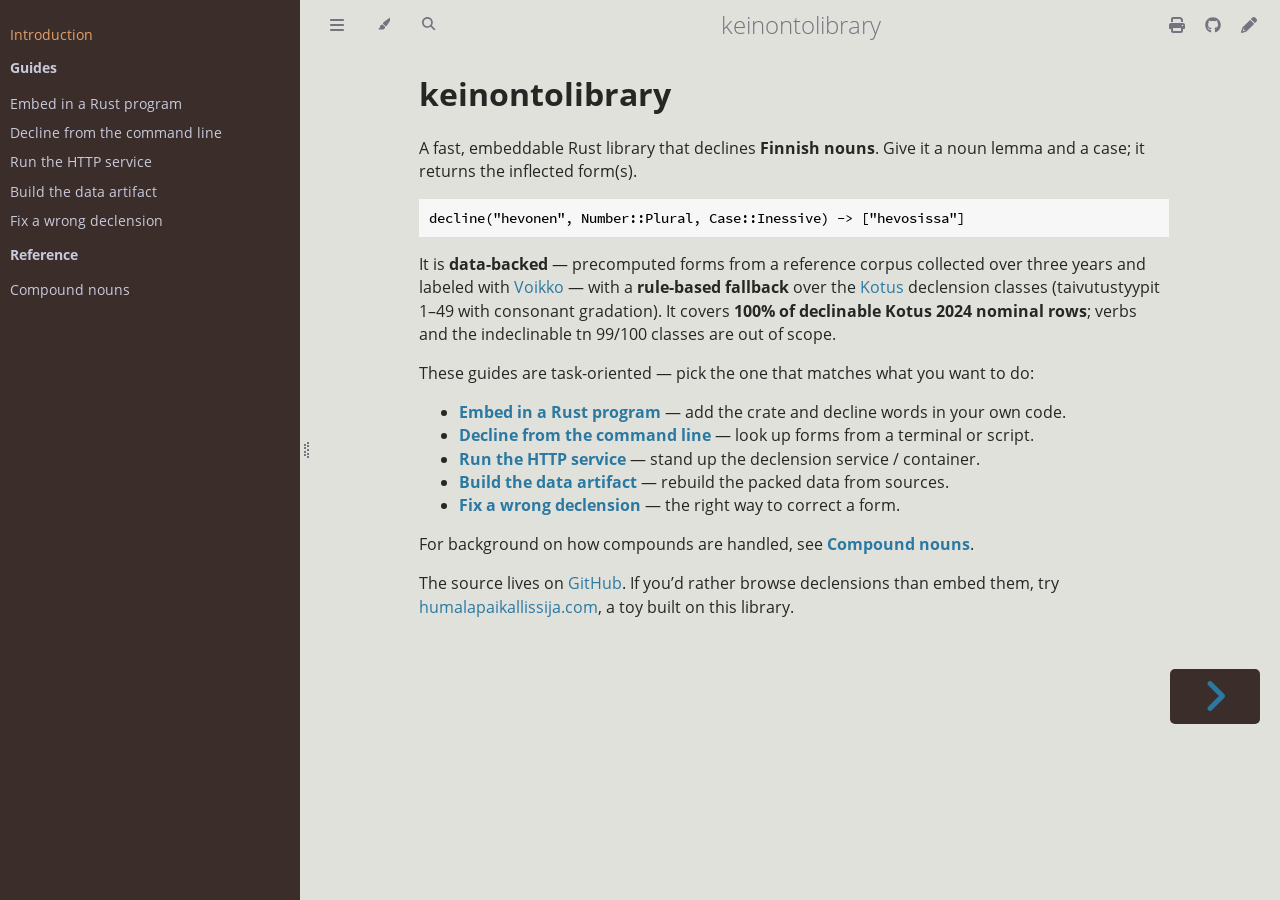
==== guide/index.html @ 64f70173 "Publish site 2026-06-30T09:38:09Z" ====
<!DOCTYPE HTML>
<html lang="en" class="rust sidebar-visible" dir="ltr">
    <head>
        <!-- Book generated using mdBook -->
        <meta charset="UTF-8">
        <title>Introduction - keinontolibrary</title>


        <!-- Custom HTML head -->

        <meta name="description" content="Guides for keinontolibrary — a Rust library that declines Finnish nouns.">
        <meta name="viewport" content="width=device-width, initial-scale=1">
        <meta name="theme-color" content="#ffffff">

        <link rel="icon" href="favicon-de23e50b.svg">
        <link rel="shortcut icon" href="favicon-8114d1fc.png">
        <link rel="stylesheet" href="css/variables-8adf115d.css">
        <link rel="stylesheet" href="css/general-0392ca55.css">
        <link rel="stylesheet" href="css/chrome-fc474251.css">
        <link rel="stylesheet" href="css/print-9e4910d8.css" media="print">

        <!-- Fonts -->
        <link rel="stylesheet" href="fonts/fonts-9644e21d.css">

        <!-- Highlight.js Stylesheets -->
        <link rel="stylesheet" id="mdbook-highlight-css" href="highlight-493f70e1.css">
        <link rel="stylesheet" id="mdbook-tomorrow-night-css" href="tomorrow-night-4c0ae647.css">
        <link rel="stylesheet" id="mdbook-ayu-highlight-css" href="ayu-highlight-3fdfc3ac.css">

        <!-- Custom theme stylesheets -->


        <!-- Provide site root and default themes to javascript -->
        <script>
            const path_to_root = "";
            const default_light_theme = "rust";
            const default_dark_theme = "ayu";
            window.path_to_searchindex_js = "searchindex-8285be42.js";
        </script>
        <!-- Start loading toc.js asap -->
        <script src="toc-1e24a099.js"></script>
    </head>
    <body>
    <div id="mdbook-help-container">
        <div id="mdbook-help-popup">
            <h2 class="mdbook-help-title">Keyboard shortcuts</h2>
            <div>
                <p>Press <kbd>←</kbd> or <kbd>→</kbd> to navigate between chapters</p>
                <p>Press <kbd>S</kbd> or <kbd>/</kbd> to search in the book</p>
                <p>Press <kbd>?</kbd> to show this help</p>
                <p>Press <kbd>Esc</kbd> to hide this help</p>
            </div>
        </div>
    </div>
    <div id="mdbook-body-container">
        <!-- Work around some values being stored in localStorage wrapped in quotes -->
        <script>
            try {
                let theme = localStorage.getItem('mdbook-theme');
                let sidebar = localStorage.getItem('mdbook-sidebar');

                if (theme.startsWith('"') && theme.endsWith('"')) {
                    localStorage.setItem('mdbook-theme', theme.slice(1, theme.length - 1));
                }

                if (sidebar.startsWith('"') && sidebar.endsWith('"')) {
                    localStorage.setItem('mdbook-sidebar', sidebar.slice(1, sidebar.length - 1));
                }
            } catch (e) { }
        </script>

        <!-- Set the theme before any content is loaded, prevents flash -->
        <script>
            const default_theme = window.matchMedia("(prefers-color-scheme: dark)").matches ? default_dark_theme : default_light_theme;
            let theme;
            try { theme = localStorage.getItem('mdbook-theme'); } catch(e) { }
            if (theme === null || theme === undefined) { theme = default_theme; }
            const html = document.documentElement;
            html.classList.remove('rust')
            html.classList.add(theme);
            html.classList.add("js");
        </script>

        <input type="checkbox" id="mdbook-sidebar-toggle-anchor" class="hidden">

        <!-- Hide / unhide sidebar before it is displayed -->
        <script>
            let sidebar = null;
            const sidebar_toggle = document.getElementById("mdbook-sidebar-toggle-anchor");
            if (document.body.clientWidth >= 1080) {
                try { sidebar = localStorage.getItem('mdbook-sidebar'); } catch(e) { }
                sidebar = sidebar || 'visible';
            } else {
                sidebar = 'hidden';
                sidebar_toggle.checked = false;
            }
            if (sidebar === 'visible') {
                sidebar_toggle.checked = true;
            } else {
                html.classList.remove('sidebar-visible');
            }
        </script>

        <nav id="mdbook-sidebar" class="sidebar" aria-label="Table of contents">
            <!-- populated by js -->
            <mdbook-sidebar-scrollbox class="sidebar-scrollbox"></mdbook-sidebar-scrollbox>
            <noscript>
                <iframe class="sidebar-iframe-outer" src="toc.html"></iframe>
            </noscript>
            <div id="mdbook-sidebar-resize-handle" class="sidebar-resize-handle">
                <div class="sidebar-resize-indicator"></div>
            </div>
        </nav>

        <div id="mdbook-page-wrapper" class="page-wrapper">

            <div class="page">
                <div id="mdbook-menu-bar-hover-placeholder"></div>
                <div id="mdbook-menu-bar" class="menu-bar sticky">
                    <div class="left-buttons">
                        <label id="mdbook-sidebar-toggle" class="icon-button" for="mdbook-sidebar-toggle-anchor" title="Toggle Table of Contents" aria-label="Toggle Table of Contents" aria-controls="mdbook-sidebar">
                            <span class=fa-svg><svg xmlns="http://www.w3.org/2000/svg" viewBox="0 0 448 512"><!--! Font Awesome Free 6.2.0 by @fontawesome - https://fontawesome.com License - https://fontawesome.com/license/free (Icons: CC BY 4.0, Fonts: SIL OFL 1.1, Code: MIT License) Copyright 2022 Fonticons, Inc. --><path d="M0 96C0 78.3 14.3 64 32 64H416c17.7 0 32 14.3 32 32s-14.3 32-32 32H32C14.3 128 0 113.7 0 96zM0 256c0-17.7 14.3-32 32-32H416c17.7 0 32 14.3 32 32s-14.3 32-32 32H32c-17.7 0-32-14.3-32-32zM448 416c0 17.7-14.3 32-32 32H32c-17.7 0-32-14.3-32-32s14.3-32 32-32H416c17.7 0 32 14.3 32 32z"/></svg></span>
                        </label>
                        <button id="mdbook-theme-toggle" class="icon-button" type="button" title="Change theme" aria-label="Change theme" aria-haspopup="true" aria-expanded="false" aria-controls="mdbook-theme-list">
                            <span class=fa-svg><svg xmlns="http://www.w3.org/2000/svg" viewBox="0 0 576 512"><!--! Font Awesome Free 6.2.0 by @fontawesome - https://fontawesome.com License - https://fontawesome.com/license/free (Icons: CC BY 4.0, Fonts: SIL OFL 1.1, Code: MIT License) Copyright 2022 Fonticons, Inc. --><path d="M371.3 367.1c27.3-3.9 51.9-19.4 67.2-42.9L600.2 74.1c12.6-19.5 9.4-45.3-7.6-61.2S549.7-4.4 531.1 9.6L294.4 187.2c-24 18-38.2 46.1-38.4 76.1L371.3 367.1zm-19.6 25.4l-116-104.4C175.9 290.3 128 339.6 128 400c0 3.9 .2 7.8 .6 11.6c1.8 17.5-10.2 36.4-27.8 36.4H96c-17.7 0-32 14.3-32 32s14.3 32 32 32H240c61.9 0 112-50.1 112-112c0-2.5-.1-5-.2-7.5z"/></svg></span>
                        </button>
                        <ul id="mdbook-theme-list" class="theme-popup" aria-label="Themes" role="menu">
                            <li role="none"><button role="menuitem" class="theme" id="mdbook-theme-default_theme">Auto</button></li>
                            <li role="none"><button role="menuitem" class="theme" id="mdbook-theme-light">Light</button></li>
                            <li role="none"><button role="menuitem" class="theme" id="mdbook-theme-rust">Rust</button></li>
                            <li role="none"><button role="menuitem" class="theme" id="mdbook-theme-coal">Coal</button></li>
                            <li role="none"><button role="menuitem" class="theme" id="mdbook-theme-navy">Navy</button></li>
                            <li role="none"><button role="menuitem" class="theme" id="mdbook-theme-ayu">Ayu</button></li>
                        </ul>
                        <button id="mdbook-search-toggle" class="icon-button" type="button" title="Search (`/`)" aria-label="Toggle Searchbar" aria-expanded="false" aria-keyshortcuts="/ s" aria-controls="mdbook-searchbar">
                            <span class=fa-svg><svg xmlns="http://www.w3.org/2000/svg" viewBox="0 0 512 512"><!--! Font Awesome Free 6.2.0 by @fontawesome - https://fontawesome.com License - https://fontawesome.com/license/free (Icons: CC BY 4.0, Fonts: SIL OFL 1.1, Code: MIT License) Copyright 2022 Fonticons, Inc. --><path d="M416 208c0 45.9-14.9 88.3-40 122.7L502.6 457.4c12.5 12.5 12.5 32.8 0 45.3s-32.8 12.5-45.3 0L330.7 376c-34.4 25.2-76.8 40-122.7 40C93.1 416 0 322.9 0 208S93.1 0 208 0S416 93.1 416 208zM208 352c79.5 0 144-64.5 144-144s-64.5-144-144-144S64 128.5 64 208s64.5 144 144 144z"/></svg></span>
                        </button>
                    </div>

                    <h1 class="menu-title">keinontolibrary</h1>

                    <div class="right-buttons">
                        <a href="print.html" title="Print this book" aria-label="Print this book">
                            <span class=fa-svg id="print-button"><svg xmlns="http://www.w3.org/2000/svg" viewBox="0 0 512 512"><!--! Font Awesome Free 6.2.0 by @fontawesome - https://fontawesome.com License - https://fontawesome.com/license/free (Icons: CC BY 4.0, Fonts: SIL OFL 1.1, Code: MIT License) Copyright 2022 Fonticons, Inc. --><path d="M128 0C92.7 0 64 28.7 64 64v96h64V64H354.7L384 93.3V160h64V93.3c0-17-6.7-33.3-18.7-45.3L400 18.7C388 6.7 371.7 0 354.7 0H128zM384 352v32 64H128V384 368 352H384zm64 32h32c17.7 0 32-14.3 32-32V256c0-35.3-28.7-64-64-64H64c-35.3 0-64 28.7-64 64v96c0 17.7 14.3 32 32 32H64v64c0 35.3 28.7 64 64 64H384c35.3 0 64-28.7 64-64V384zm-16-88c-13.3 0-24-10.7-24-24s10.7-24 24-24s24 10.7 24 24s-10.7 24-24 24z"/></svg></span>
                        </a>
                        <a href="https://github.com/timokoola/keinontolibrary" title="Git repository" aria-label="Git repository">
                            <span class=fa-svg><svg xmlns="http://www.w3.org/2000/svg" viewBox="0 0 496 512"><!--! Font Awesome Free 6.2.0 by @fontawesome - https://fontawesome.com License - https://fontawesome.com/license/free (Icons: CC BY 4.0, Fonts: SIL OFL 1.1, Code: MIT License) Copyright 2022 Fonticons, Inc. --><path d="M165.9 397.4c0 2-2.3 3.6-5.2 3.6-3.3.3-5.6-1.3-5.6-3.6 0-2 2.3-3.6 5.2-3.6 3-.3 5.6 1.3 5.6 3.6zm-31.1-4.5c-.7 2 1.3 4.3 4.3 4.9 2.6 1 5.6 0 6.2-2s-1.3-4.3-4.3-5.2c-2.6-.7-5.5.3-6.2 2.3zm44.2-1.7c-2.9.7-4.9 2.6-4.6 4.9.3 2 2.9 3.3 5.9 2.6 2.9-.7 4.9-2.6 4.6-4.6-.3-1.9-3-3.2-5.9-2.9zM244.8 8C106.1 8 0 113.3 0 252c0 110.9 69.8 205.8 169.5 239.2 12.8 2.3 17.3-5.6 17.3-12.1 0-6.2-.3-40.4-.3-61.4 0 0-70 15-84.7-29.8 0 0-11.4-29.1-27.8-36.6 0 0-22.9-15.7 1.6-15.4 0 0 24.9 2 38.6 25.8 21.9 38.6 58.6 27.5 72.9 20.9 2.3-16 8.8-27.1 16-33.7-55.9-6.2-112.3-14.3-112.3-110.5 0-27.5 7.6-41.3 23.6-58.9-2.6-6.5-11.1-33.3 2.6-67.9 20.9-6.5 69 27 69 27 20-5.6 41.5-8.5 62.8-8.5s42.8 2.9 62.8 8.5c0 0 48.1-33.6 69-27 13.7 34.7 5.2 61.4 2.6 67.9 16 17.7 25.8 31.5 25.8 58.9 0 96.5-58.9 104.2-114.8 110.5 9.2 7.9 17 22.9 17 46.4 0 33.7-.3 75.4-.3 83.6 0 6.5 4.6 14.4 17.3 12.1C428.2 457.8 496 362.9 496 252 496 113.3 383.5 8 244.8 8zM97.2 352.9c-1.3 1-1 3.3.7 5.2 1.6 1.6 3.9 2.3 5.2 1 1.3-1 1-3.3-.7-5.2-1.6-1.6-3.9-2.3-5.2-1zm-10.8-8.1c-.7 1.3.3 2.9 2.3 3.9 1.6 1 3.6.7 4.3-.7.7-1.3-.3-2.9-2.3-3.9-2-.6-3.6-.3-4.3.7zm32.4 35.6c-1.6 1.3-1 4.3 1.3 6.2 2.3 2.3 5.2 2.6 6.5 1 1.3-1.3.7-4.3-1.3-6.2-2.2-2.3-5.2-2.6-6.5-1zm-11.4-14.7c-1.6 1-1.6 3.6 0 5.9 1.6 2.3 4.3 3.3 5.6 2.3 1.6-1.3 1.6-3.9 0-6.2-1.4-2.3-4-3.3-5.6-2z"/></svg></span>
                        </a>
                        <a href="https://github.com/timokoola/keinontolibrary/edit/main/docs/./intro.md" title="Suggest an edit" aria-label="Suggest an edit" rel="edit">
                            <span class=fa-svg id="git-edit-button"><svg xmlns="http://www.w3.org/2000/svg" viewBox="0 0 512 512"><!--! Font Awesome Free 6.2.0 by @fontawesome - https://fontawesome.com License - https://fontawesome.com/license/free (Icons: CC BY 4.0, Fonts: SIL OFL 1.1, Code: MIT License) Copyright 2022 Fonticons, Inc. --><path d="M421.7 220.3l-11.3 11.3-22.6 22.6-205 205c-6.6 6.6-14.8 11.5-23.8 14.1L30.8 511c-8.4 2.5-17.5 .2-23.7-6.1S-1.5 489.7 1 481.2L38.7 353.1c2.6-9 7.5-17.2 14.1-23.8l205-205 22.6-22.6 11.3-11.3 33.9 33.9 62.1 62.1 33.9 33.9zM96 353.9l-9.3 9.3c-.9 .9-1.6 2.1-2 3.4l-25.3 86 86-25.3c1.3-.4 2.5-1.1 3.4-2l9.3-9.3H112c-8.8 0-16-7.2-16-16V353.9zM453.3 19.3l39.4 39.4c25 25 25 65.5 0 90.5l-14.5 14.5-22.6 22.6-11.3 11.3-33.9-33.9-62.1-62.1L314.3 67.7l11.3-11.3 22.6-22.6 14.5-14.5c25-25 65.5-25 90.5 0z"/></svg></span>
                        </a>

                    </div>
                </div>

                <div id="mdbook-search-wrapper" class="hidden">
                    <form id="mdbook-searchbar-outer" class="searchbar-outer">
                        <div class="search-wrapper">
                            <input type="search" id="mdbook-searchbar" name="searchbar" placeholder="Search this book ..." aria-controls="mdbook-searchresults-outer" aria-describedby="searchresults-header">
                            <div class="spinner-wrapper">
                                <span class=fa-svg id="fa-spin"><svg xmlns="http://www.w3.org/2000/svg" viewBox="0 0 512 512"><!--! Font Awesome Free 6.2.0 by @fontawesome - https://fontawesome.com License - https://fontawesome.com/license/free (Icons: CC BY 4.0, Fonts: SIL OFL 1.1, Code: MIT License) Copyright 2022 Fonticons, Inc. --><path d="M304 48c0-26.5-21.5-48-48-48s-48 21.5-48 48s21.5 48 48 48s48-21.5 48-48zm0 416c0-26.5-21.5-48-48-48s-48 21.5-48 48s21.5 48 48 48s48-21.5 48-48zM48 304c26.5 0 48-21.5 48-48s-21.5-48-48-48s-48 21.5-48 48s21.5 48 48 48zm464-48c0-26.5-21.5-48-48-48s-48 21.5-48 48s21.5 48 48 48s48-21.5 48-48zM142.9 437c18.7-18.7 18.7-49.1 0-67.9s-49.1-18.7-67.9 0s-18.7 49.1 0 67.9s49.1 18.7 67.9 0zm0-294.2c18.7-18.7 18.7-49.1 0-67.9S93.7 56.2 75 75s-18.7 49.1 0 67.9s49.1 18.7 67.9 0zM369.1 437c18.7 18.7 49.1 18.7 67.9 0s18.7-49.1 0-67.9s-49.1-18.7-67.9 0s-18.7 49.1 0 67.9z"/></svg></span>
                            </div>
                        </div>
                    </form>
                    <div id="mdbook-searchresults-outer" class="searchresults-outer hidden">
                        <div id="mdbook-searchresults-header" class="searchresults-header"></div>
                        <ul id="mdbook-searchresults">
                        </ul>
                    </div>
                </div>

                <!-- Apply ARIA attributes after the sidebar and the sidebar toggle button are added to the DOM -->
                <script>
                    document.getElementById('mdbook-sidebar-toggle').setAttribute('aria-expanded', sidebar === 'visible');
                    document.getElementById('mdbook-sidebar').setAttribute('aria-hidden', sidebar !== 'visible');
                    Array.from(document.querySelectorAll('#mdbook-sidebar a')).forEach(function(link) {
                        link.setAttribute('tabIndex', sidebar === 'visible' ? 0 : -1);
                    });
                </script>

                <div id="mdbook-content" class="content">
                    <main>
                        <h1 id="keinontolibrary"><a class="header" href="#keinontolibrary">keinontolibrary</a></h1>
<p>A fast, embeddable Rust library that declines <strong>Finnish nouns</strong>. Give it a noun lemma and a
case; it returns the inflected form(s).</p>
<pre><code class="language-text">decline("hevonen", Number::Plural, Case::Inessive) -&gt; ["hevosissa"]
</code></pre>
<p>It is <strong>data-backed</strong> — precomputed forms from a reference corpus collected over three years
and labeled with <a href="https://voikko.puimula.org/">Voikko</a> — with a <strong>rule-based fallback</strong> over
the <a href="https://kaino.kotus.fi/sanat/nykysuomi/">Kotus</a> declension classes (taivutustyypit 1–49
with consonant gradation). It covers <strong>100% of declinable Kotus 2024 nominal rows</strong>; verbs and
the indeclinable tn 99/100 classes are out of scope.</p>
<p>These guides are task-oriented — pick the one that matches what you want to do:</p>
<ul>
<li><strong><a href="guides/embed-rust.html">Embed in a Rust program</a></strong> — add the crate and decline words in
your own code.</li>
<li><strong><a href="guides/cli.html">Decline from the command line</a></strong> — look up forms from a terminal or script.</li>
<li><strong><a href="guides/http-service.html">Run the HTTP service</a></strong> — stand up the declension service /
container.</li>
<li><strong><a href="guides/build-artifact.html">Build the data artifact</a></strong> — rebuild the packed data from
sources.</li>
<li><strong><a href="guides/contributing.html">Fix a wrong declension</a></strong> — the right way to correct a form.</li>
</ul>
<p>For background on how compounds are handled, see
<strong><a href="compound-nouns.html">Compound nouns</a></strong>.</p>
<p>The source lives on <a href="https://github.com/timokoola/keinontolibrary">GitHub</a>. If you’d rather
browse declensions than embed them, try <a href="https://humalapaikallissija.com">humalapaikallissija.com</a>,
a toy built on this library.</p>

                    </main>

                    <nav class="nav-wrapper" aria-label="Page navigation">
                        <!-- Mobile navigation buttons -->

                            <a rel="next prefetch" href="guides/embed-rust.html" class="mobile-nav-chapters next" title="Next chapter" aria-label="Next chapter" aria-keyshortcuts="Right">
                                <span class=fa-svg><svg xmlns="http://www.w3.org/2000/svg" viewBox="0 0 320 512"><!--! Font Awesome Free 6.2.0 by @fontawesome - https://fontawesome.com License - https://fontawesome.com/license/free (Icons: CC BY 4.0, Fonts: SIL OFL 1.1, Code: MIT License) Copyright 2022 Fonticons, Inc. --><path d="M278.6 233.4c12.5 12.5 12.5 32.8 0 45.3l-160 160c-12.5 12.5-32.8 12.5-45.3 0s-12.5-32.8 0-45.3L210.7 256 73.4 118.6c-12.5-12.5-12.5-32.8 0-45.3s32.8-12.5 45.3 0l160 160z"/></svg></span>
                            </a>

                        <div style="clear: both"></div>
                    </nav>
                </div>
            </div>

            <nav class="nav-wide-wrapper" aria-label="Page navigation">

                    <a rel="next prefetch" href="guides/embed-rust.html" class="nav-chapters next" title="Next chapter" aria-label="Next chapter" aria-keyshortcuts="Right">
                        <span class=fa-svg><svg xmlns="http://www.w3.org/2000/svg" viewBox="0 0 320 512"><!--! Font Awesome Free 6.2.0 by @fontawesome - https://fontawesome.com License - https://fontawesome.com/license/free (Icons: CC BY 4.0, Fonts: SIL OFL 1.1, Code: MIT License) Copyright 2022 Fonticons, Inc. --><path d="M278.6 233.4c12.5 12.5 12.5 32.8 0 45.3l-160 160c-12.5 12.5-32.8 12.5-45.3 0s-12.5-32.8 0-45.3L210.7 256 73.4 118.6c-12.5-12.5-12.5-32.8 0-45.3s32.8-12.5 45.3 0l160 160z"/></svg></span>
                    </a>
            </nav>

        </div>

        <template id=fa-eye><span class=fa-svg><svg xmlns="http://www.w3.org/2000/svg" viewBox="0 0 576 512"><!--! Font Awesome Free 6.2.0 by @fontawesome - https://fontawesome.com License - https://fontawesome.com/license/free (Icons: CC BY 4.0, Fonts: SIL OFL 1.1, Code: MIT License) Copyright 2022 Fonticons, Inc. --><path d="M288 32c-80.8 0-145.5 36.8-192.6 80.6C48.6 156 17.3 208 2.5 243.7c-3.3 7.9-3.3 16.7 0 24.6C17.3 304 48.6 356 95.4 399.4C142.5 443.2 207.2 480 288 480s145.5-36.8 192.6-80.6c46.8-43.5 78.1-95.4 93-131.1c3.3-7.9 3.3-16.7 0-24.6c-14.9-35.7-46.2-87.7-93-131.1C433.5 68.8 368.8 32 288 32zM432 256c0 79.5-64.5 144-144 144s-144-64.5-144-144s64.5-144 144-144s144 64.5 144 144zM288 192c0 35.3-28.7 64-64 64c-11.5 0-22.3-3-31.6-8.4c-.2 2.8-.4 5.5-.4 8.4c0 53 43 96 96 96s96-43 96-96s-43-96-96-96c-2.8 0-5.6 .1-8.4 .4c5.3 9.3 8.4 20.1 8.4 31.6z"/></svg></span></template>
        <template id=fa-eye-slash><span class=fa-svg><svg xmlns="http://www.w3.org/2000/svg" viewBox="0 0 640 512"><!--! Font Awesome Free 6.2.0 by @fontawesome - https://fontawesome.com License - https://fontawesome.com/license/free (Icons: CC BY 4.0, Fonts: SIL OFL 1.1, Code: MIT License) Copyright 2022 Fonticons, Inc. --><path d="M38.8 5.1C28.4-3.1 13.3-1.2 5.1 9.2S-1.2 34.7 9.2 42.9l592 464c10.4 8.2 25.5 6.3 33.7-4.1s6.3-25.5-4.1-33.7L525.6 386.7c39.6-40.6 66.4-86.1 79.9-118.4c3.3-7.9 3.3-16.7 0-24.6c-14.9-35.7-46.2-87.7-93-131.1C465.5 68.8 400.8 32 320 32c-68.2 0-125 26.3-169.3 60.8L38.8 5.1zM223.1 149.5C248.6 126.2 282.7 112 320 112c79.5 0 144 64.5 144 144c0 24.9-6.3 48.3-17.4 68.7L408 294.5c5.2-11.8 8-24.8 8-38.5c0-53-43-96-96-96c-2.8 0-5.6 .1-8.4 .4c5.3 9.3 8.4 20.1 8.4 31.6c0 10.2-2.4 19.8-6.6 28.3l-90.3-70.8zm223.1 298L373 389.9c-16.4 6.5-34.3 10.1-53 10.1c-79.5 0-144-64.5-144-144c0-6.9 .5-13.6 1.4-20.2L83.1 161.5C60.3 191.2 44 220.8 34.5 243.7c-3.3 7.9-3.3 16.7 0 24.6c14.9 35.7 46.2 87.7 93 131.1C174.5 443.2 239.2 480 320 480c47.8 0 89.9-12.9 126.2-32.5z"/></svg></span></template>
        <template id=fa-copy><span class=fa-svg><svg xmlns="http://www.w3.org/2000/svg" viewBox="0 0 512 512"><!--! Font Awesome Free 6.2.0 by @fontawesome - https://fontawesome.com License - https://fontawesome.com/license/free (Icons: CC BY 4.0, Fonts: SIL OFL 1.1, Code: MIT License) Copyright 2022 Fonticons, Inc. --><path d="M502.6 70.63l-61.25-61.25C435.4 3.371 427.2 0 418.7 0H255.1c-35.35 0-64 28.66-64 64l.0195 256C192 355.4 220.7 384 256 384h192c35.2 0 64-28.8 64-64V93.25C512 84.77 508.6 76.63 502.6 70.63zM464 320c0 8.836-7.164 16-16 16H255.1c-8.838 0-16-7.164-16-16L239.1 64.13c0-8.836 7.164-16 16-16h128L384 96c0 17.67 14.33 32 32 32h47.1V320zM272 448c0 8.836-7.164 16-16 16H63.1c-8.838 0-16-7.164-16-16L47.98 192.1c0-8.836 7.164-16 16-16H160V128H63.99c-35.35 0-64 28.65-64 64l.0098 256C.002 483.3 28.66 512 64 512h192c35.2 0 64-28.8 64-64v-32h-47.1L272 448z"/></svg></span></template>
        <template id=fa-play><span class=fa-svg><svg xmlns="http://www.w3.org/2000/svg" viewBox="0 0 384 512"><!--! Font Awesome Free 6.2.0 by @fontawesome - https://fontawesome.com License - https://fontawesome.com/license/free (Icons: CC BY 4.0, Fonts: SIL OFL 1.1, Code: MIT License) Copyright 2022 Fonticons, Inc. --><path d="M73 39c-14.8-9.1-33.4-9.4-48.5-.9S0 62.6 0 80V432c0 17.4 9.4 33.4 24.5 41.9s33.7 8.1 48.5-.9L361 297c14.3-8.7 23-24.2 23-41s-8.7-32.2-23-41L73 39z"/></svg></span></template>
        <template id=fa-clock-rotate-left><span class=fa-svg><svg xmlns="http://www.w3.org/2000/svg" viewBox="0 0 512 512"><!--! Font Awesome Free 6.2.0 by @fontawesome - https://fontawesome.com License - https://fontawesome.com/license/free (Icons: CC BY 4.0, Fonts: SIL OFL 1.1, Code: MIT License) Copyright 2022 Fonticons, Inc. --><path d="M75 75L41 41C25.9 25.9 0 36.6 0 57.9V168c0 13.3 10.7 24 24 24H134.1c21.4 0 32.1-25.9 17-41l-30.8-30.8C155 85.5 203 64 256 64c106 0 192 86 192 192s-86 192-192 192c-40.8 0-78.6-12.7-109.7-34.4c-14.5-10.1-34.4-6.6-44.6 7.9s-6.6 34.4 7.9 44.6C151.2 495 201.7 512 256 512c141.4 0 256-114.6 256-256S397.4 0 256 0C185.3 0 121.3 28.7 75 75zm181 53c-13.3 0-24 10.7-24 24V256c0 6.4 2.5 12.5 7 17l72 72c9.4 9.4 24.6 9.4 33.9 0s9.4-24.6 0-33.9l-65-65V152c0-13.3-10.7-24-24-24z"/></svg></span></template>



        <script>
            window.playground_copyable = true;
        </script>


        <script src="elasticlunr-ef4e11c1.min.js"></script>
        <script src="mark-09e88c2c.min.js"></script>
        <script src="searcher-09f2665d.js"></script>

        <script src="clipboard-1626706a.min.js"></script>
        <script src="highlight-abc7f01d.js"></script>
        <script src="book-c22b7243.js"></script>

        <!-- Custom JS scripts -->



    </div>
    </body>
</html>
---- guide/css/variables-8adf115d.css ----
/* Globals */

:root {
    --sidebar-target-width: 300px;
    --sidebar-width: min(var(--sidebar-target-width), 80vw);
    --sidebar-resize-indicator-width: 8px;
    --sidebar-resize-indicator-space: 2px;
    --page-padding: 15px;
    --content-max-width: 750px;
    --menu-bar-height: 50px;
    --mono-font: "Source Code Pro", Consolas, "Ubuntu Mono", Menlo, "DejaVu Sans Mono", monospace, monospace;
    --code-font-size: 0.875em; /* please adjust the ace font size accordingly in editor.js */
    --searchbar-margin-block-start: 5px;
}

/* Themes */

.ayu {
    --bg: hsl(210, 25%, 8%);
    --fg: #c5c5c5;

    --sidebar-bg: #14191f;
    --sidebar-fg: #c8c9db;
    --sidebar-non-existant: #5c6773;
    --sidebar-active: #ffb454;
    --sidebar-spacer: #2d334f;

    --scrollbar: var(--sidebar-fg);

    --icons: #737480;
    --icons-hover: #b7b9cc;

    --links: #0096cf;

    --inline-code-color: #ffb454;

    --theme-popup-bg: #14191f;
    --theme-popup-border: #5c6773;
    --theme-hover: #191f26;

    --quote-bg: hsl(226, 15%, 17%);
    --quote-border: hsl(226, 15%, 22%);

    --warning-border: #ff8e00;

    --table-border-color: hsl(210, 25%, 13%);
    --table-header-bg: hsl(210, 25%, 28%);
    --table-alternate-bg: hsl(210, 25%, 11%);

    --searchbar-border-color: #848484;
    --searchbar-bg: #424242;
    --searchbar-fg: #fff;
    --searchbar-shadow-color: #d4c89f;
    --searchresults-header-fg: #666;
    --searchresults-border-color: #888;
    --searchresults-li-bg: #252932;
    --search-mark-bg: #e3b171;

    --color-scheme: dark;

    /* Same as `--icons` */
    --copy-button-filter: invert(45%) sepia(6%) saturate(621%) hue-rotate(198deg) brightness(99%) contrast(85%);
    /* Same as `--sidebar-active` */
    --copy-button-filter-hover: invert(68%) sepia(55%) saturate(531%) hue-rotate(341deg) brightness(104%) contrast(101%);

    --footnote-highlight: #2668a6;

    --overlay-bg: rgba(33, 40, 48, 0.4);

    --blockquote-note-color: #74b9ff;
    --blockquote-tip-color: #09ca09;
    --blockquote-important-color: #d3abff;
    --blockquote-warning-color: #f0b72f;
    --blockquote-caution-color: #f21424;

    --sidebar-header-border-color: #c18639;
}

.coal {
    --bg: hsl(200, 7%, 8%);
    --fg: #98a3ad;

    --sidebar-bg: #292c2f;
    --sidebar-fg: #a1adb8;
    --sidebar-non-existant: #505254;
    --sidebar-active: #3473ad;
    --sidebar-spacer: #393939;

    --scrollbar: var(--sidebar-fg);

    --icons: #43484d;
    --icons-hover: #b3c0cc;

    --links: #2b79a2;

    --inline-code-color: #c5c8c6;

    --theme-popup-bg: #141617;
    --theme-popup-border: #43484d;
    --theme-hover: #1f2124;

    --quote-bg: hsl(234, 21%, 18%);
    --quote-border: hsl(234, 21%, 23%);

    --warning-border: #ff8e00;

    --table-border-color: hsl(200, 7%, 13%);
    --table-header-bg: hsl(200, 7%, 28%);
    --table-alternate-bg: hsl(200, 7%, 11%);

    --searchbar-border-color: #aaa;
    --searchbar-bg: #b7b7b7;
    --searchbar-fg: #000;
    --searchbar-shadow-color: #aaa;
    --searchresults-header-fg: #666;
    --searchresults-border-color: #98a3ad;
    --searchresults-li-bg: #2b2b2f;
    --search-mark-bg: #355c7d;

    --color-scheme: dark;

    /* Same as `--icons` */
    --copy-button-filter: invert(26%) sepia(8%) saturate(575%) hue-rotate(169deg) brightness(87%) contrast(82%);
    /* Same as `--sidebar-active` */
    --copy-button-filter-hover: invert(36%) sepia(70%) saturate(503%) hue-rotate(167deg) brightness(98%) contrast(89%);

    --footnote-highlight: #4079ae;

    --overlay-bg: rgba(33, 40, 48, 0.4);

    --blockquote-note-color: #4493f8;
    --blockquote-tip-color: #08ae08;
    --blockquote-important-color: #ab7df8;
    --blockquote-warning-color: #d29922;
    --blockquote-caution-color: #d91b29;

    --sidebar-header-border-color: #3473ad;
}

.light, html:not(.js) {
    --bg: hsl(0, 0%, 100%);
    --fg: hsl(0, 0%, 0%);

    --sidebar-bg: #fafafa;
    --sidebar-fg: hsl(0, 0%, 0%);
    --sidebar-non-existant: #aaaaaa;
    --sidebar-active: #1f1fff;
    --sidebar-spacer: #f4f4f4;

    --scrollbar: #8F8F8F;

    --icons: #747474;
    --icons-hover: #000000;

    --links: #20609f;

    --inline-code-color: #301900;

    --theme-popup-bg: #fafafa;
    --theme-popup-border: #cccccc;
    --theme-hover: #e6e6e6;

    --quote-bg: hsl(197, 37%, 96%);
    --quote-border: hsl(197, 37%, 91%);

    --warning-border: #ff8e00;

    --table-border-color: hsl(0, 0%, 95%);
    --table-header-bg: hsl(0, 0%, 80%);
    --table-alternate-bg: hsl(0, 0%, 97%);

    --searchbar-border-color: #aaa;
    --searchbar-bg: #fafafa;
    --searchbar-fg: #000;
    --searchbar-shadow-color: #aaa;
    --searchresults-header-fg: #666;
    --searchresults-border-color: #888;
    --searchresults-li-bg: #e4f2fe;
    --search-mark-bg: #a2cff5;

    --color-scheme: light;

    /* Same as `--icons` */
    --copy-button-filter: invert(45.49%);
    /* Same as `--sidebar-active` */
    --copy-button-filter-hover: invert(14%) sepia(93%) saturate(4250%) hue-rotate(243deg) brightness(99%) contrast(130%);

    --footnote-highlight: #7e7eff;

    --overlay-bg: rgba(200, 200, 205, 0.4);

    --blockquote-note-color: #0969da;
    --blockquote-tip-color: #008000;
    --blockquote-important-color: #8250df;
    --blockquote-warning-color: #9a6700;
    --blockquote-caution-color: #b52731;

    --sidebar-header-border-color: #6e6edb;
}

.navy {
    --bg: hsl(226, 23%, 11%);
    --fg: #bcbdd0;

    --sidebar-bg: #282d3f;
    --sidebar-fg: #c8c9db;
    --sidebar-non-existant: #505274;
    --sidebar-active: #2b79a2;
    --sidebar-spacer: #2d334f;

    --scrollbar: var(--sidebar-fg);

    --icons: #737480;
    --icons-hover: #b7b9cc;

    --links: #2b79a2;

    --inline-code-color: #c5c8c6;

    --theme-popup-bg: #161923;
    --theme-popup-border: #737480;
    --theme-hover: #282e40;

    --quote-bg: hsl(226, 15%, 17%);
    --quote-border: hsl(226, 15%, 22%);

    --warning-border: #ff8e00;

    --table-border-color: hsl(226, 23%, 16%);
    --table-header-bg: hsl(226, 23%, 31%);
    --table-alternate-bg: hsl(226, 23%, 14%);

    --searchbar-border-color: #aaa;
    --searchbar-bg: #aeaec6;
    --searchbar-fg: #000;
    --searchbar-shadow-color: #aaa;
    --searchresults-header-fg: #5f5f71;
    --searchresults-border-color: #5c5c68;
    --searchresults-li-bg: #242430;
    --search-mark-bg: #a2cff5;

    --color-scheme: dark;

    /* Same as `--icons` */
    --copy-button-filter: invert(51%) sepia(10%) saturate(393%) hue-rotate(198deg) brightness(86%) contrast(87%);
    /* Same as `--sidebar-active` */
    --copy-button-filter-hover: invert(46%) sepia(20%) saturate(1537%) hue-rotate(156deg) brightness(85%) contrast(90%);

    --footnote-highlight: #4079ae;

    --overlay-bg: rgba(33, 40, 48, 0.4);

    --blockquote-note-color: #4493f8;
    --blockquote-tip-color: #09ca09;
    --blockquote-important-color: #ab7df8;
    --blockquote-warning-color: #d29922;
    --blockquote-caution-color: #f21424;

    --sidebar-header-border-color: #2f6ab5;
}

.rust {
    --bg: hsl(60, 9%, 87%);
    --fg: #262625;

    --sidebar-bg: #3b2e2a;
    --sidebar-fg: #c8c9db;
    --sidebar-non-existant: #505254;
    --sidebar-active: #e69f67;
    --sidebar-spacer: #45373a;

    --scrollbar: var(--sidebar-fg);

    --icons: #737480;
    --icons-hover: #262625;

    --links: #2b79a2;

    --inline-code-color: #6e6b5e;

    --theme-popup-bg: #e1e1db;
    --theme-popup-border: #b38f6b;
    --theme-hover: #99908a;

    --quote-bg: hsl(60, 5%, 75%);
    --quote-border: hsl(60, 5%, 70%);

    --warning-border: #ff8e00;

    --table-border-color: hsl(60, 9%, 82%);
    --table-header-bg: #b3a497;
    --table-alternate-bg: hsl(60, 9%, 84%);

    --searchbar-border-color: #aaa;
    --searchbar-bg: #fafafa;
    --searchbar-fg: #000;
    --searchbar-shadow-color: #aaa;
    --searchresults-header-fg: #666;
    --searchresults-border-color: #888;
    --searchresults-li-bg: #dec2a2;
    --search-mark-bg: #e69f67;

    /* Same as `--icons` */
    --copy-button-filter: invert(51%) sepia(10%) saturate(393%) hue-rotate(198deg) brightness(86%) contrast(87%);
    /* Same as `--sidebar-active` */
    --copy-button-filter-hover: invert(77%) sepia(16%) saturate(1798%) hue-rotate(328deg) brightness(98%) contrast(83%);

    --footnote-highlight: #d3a17a;

    --overlay-bg: rgba(150, 150, 150, 0.25);

    --blockquote-note-color: #023b95;
    --blockquote-tip-color: #007700;
    --blockquote-important-color: #8250df;
    --blockquote-warning-color: #603700;
    --blockquote-caution-color: #aa1721;

    --sidebar-header-border-color: #8c391f;
}

@media (prefers-color-scheme: dark) {
    html:not(.js) {
        --bg: hsl(200, 7%, 8%);
        --fg: #98a3ad;

        --sidebar-bg: #292c2f;
        --sidebar-fg: #a1adb8;
        --sidebar-non-existant: #505254;
        --sidebar-active: #3473ad;
        --sidebar-spacer: #393939;

        --scrollbar: var(--sidebar-fg);

        --icons: #43484d;
        --icons-hover: #b3c0cc;

        --links: #2b79a2;

        --inline-code-color: #c5c8c6;

        --theme-popup-bg: #141617;
        --theme-popup-border: #43484d;
        --theme-hover: #1f2124;

        --quote-bg: hsl(234, 21%, 18%);
        --quote-border: hsl(234, 21%, 23%);

        --warning-border: #ff8e00;

        --table-border-color: hsl(200, 7%, 13%);
        --table-header-bg: hsl(200, 7%, 28%);
        --table-alternate-bg: hsl(200, 7%, 11%);

        --searchbar-border-color: #aaa;
        --searchbar-bg: #b7b7b7;
        --searchbar-fg: #000;
        --searchbar-shadow-color: #aaa;
        --searchresults-header-fg: #666;
        --searchresults-border-color: #98a3ad;
        --searchresults-li-bg: #2b2b2f;
        --search-mark-bg: #355c7d;

        --color-scheme: dark;

        /* Same as `--icons` */
        --copy-button-filter: invert(26%) sepia(8%) saturate(575%) hue-rotate(169deg) brightness(87%) contrast(82%);
        /* Same as `--sidebar-active` */
        --copy-button-filter-hover: invert(36%) sepia(70%) saturate(503%) hue-rotate(167deg) brightness(98%) contrast(89%);

        --footnote-highlight: #4079ae;

        --overlay-bg: rgba(33, 40, 48, 0.4);

        --blockquote-note-color: #4493f8;
        --blockquote-tip-color: #08ae08;
        --blockquote-important-color: #ab7df8;
        --blockquote-warning-color: #d29922;
        --blockquote-caution-color: #d91b29;

        --sidebar-header-border-color: #3473ad;
    }
}
---- guide/css/general-0392ca55.css ----
/* Base styles and content styles */

:root {
    /* Browser default font-size is 16px, this way 1 rem = 10px */
    font-size: 62.5%;
    color-scheme: var(--color-scheme);
}

html {
    font-family: "Open Sans", sans-serif;
    color: var(--fg);
    background-color: var(--bg);
    text-size-adjust: none;
    -webkit-text-size-adjust: none;
}

body {
    margin: 0;
    font-size: 1.6rem;
    overflow-x: hidden;
}

code {
    font-family: var(--mono-font) !important;
    font-size: var(--code-font-size);
    direction: ltr !important;
}

/* make long words/inline code not x overflow */
main {
    overflow-wrap: break-word;
}

/* make wide tables scroll if they overflow */
.table-wrapper {
    overflow-x: auto;
}

/* Don't change font size in headers. */
h1 code, h2 code, h3 code, h4 code, h5 code, h6 code {
    font-size: unset;
}

.left { float: left; }
.right { float: right; }
.boring { opacity: 0.6; }
.hide-boring .boring { display: none; }
.hidden { display: none !important; }

h2, h3 { margin-block-start: 2.5em; }
h4, h5 { margin-block-start: 2em; }

.header + .header h3,
.header + .header h4,
.header + .header h5 {
    margin-block-start: 1em;
}

h1:target::before,
h2:target::before,
h3:target::before,
h4:target::before,
h5:target::before,
h6:target::before,
dt:target::before {
    display: inline-block;
    content: "»";
    margin-inline-start: -30px;
    width: 30px;
}

/* This is broken on Safari as of version 14, but is fixed
   in Safari Technology Preview 117 which I think will be Safari 14.2.
   https://bugs.webkit.org/show_bug.cgi?id=218076
*/
:target {
    /* Safari does not support logical properties */
    scroll-margin-top: calc(var(--menu-bar-height) + 0.5em);
}

.page {
    outline: 0;
    padding: 0 var(--page-padding);
    margin-block-start: calc(0px - var(--menu-bar-height)); /* Compensate for the #mdbook-menu-bar-hover-placeholder */
}
.page-wrapper {
    box-sizing: border-box;
    background-color: var(--bg);
}
html:not(.js) .page-wrapper,
.js:not(.sidebar-resizing) .page-wrapper {
    transition: margin-left 0.3s ease, transform 0.3s ease; /* Animation: slide away */
}
[dir=rtl]:not(.js) .page-wrapper,
[dir=rtl].js:not(.sidebar-resizing) .page-wrapper {
    transition: margin-right 0.3s ease, transform 0.3s ease; /* Animation: slide away */
}

.content {
    overflow-y: auto;
    padding: 0 5px 50px 5px;
}
.content main {
    margin-inline-start: auto;
    margin-inline-end: auto;
    max-width: var(--content-max-width);
}
.content p { line-height: 1.45em; }
.content ol { line-height: 1.45em; }
.content ul { line-height: 1.45em; }
.content a { text-decoration: none; }
.content a:hover { text-decoration: underline; }
.content img, .content video { max-width: 100%; }
.content .header:link,
.content .header:visited {
    color: var(--fg);
}
.content .header:link,
.content .header:visited:hover {
    text-decoration: none;
}

table {
    margin: 0 auto;
    border-collapse: collapse;
}
table td {
    padding: 3px 20px;
    border: 1px var(--table-border-color) solid;
}
table thead {
    background: var(--table-header-bg);
}
table thead td {
    font-weight: 700;
    border: none;
}
table thead th {
    padding: 3px 20px;
}
table thead tr {
    border: 1px var(--table-header-bg) solid;
}
/* Alternate background colors for rows */
table tbody tr:nth-child(2n) {
    background: var(--table-alternate-bg);
}


blockquote {
    margin: 20px 0;
    padding: 0 20px;
    color: var(--fg);
    background-color: var(--quote-bg);
    border-block-start: .1em solid var(--quote-border);
    border-block-end: .1em solid var(--quote-border);
}

/* TODO: Remove .warning in a future version of mdbook, it is replaced by
blockquote tags. */
.warning {
    margin: 20px;
    padding: 0 20px;
    border-inline-start: 2px solid var(--warning-border);
}

.warning:before {
    position: absolute;
    width: 3rem;
    height: 3rem;
    margin-inline-start: calc(-1.5rem - 21px);
    content: "ⓘ";
    text-align: center;
    background-color: var(--bg);
    color: var(--warning-border);
    font-weight: bold;
    font-size: 2rem;
}

blockquote .warning:before {
    background-color: var(--quote-bg);
}

kbd {
    background-color: var(--table-border-color);
    border-radius: 4px;
    border: solid 1px var(--theme-popup-border);
    box-shadow: inset 0 -1px 0 var(--theme-hover);
    display: inline-block;
    font-size: var(--code-font-size);
    font-family: var(--mono-font);
    line-height: 10px;
    padding: 4px 5px;
    vertical-align: middle;
}

sup {
    /* Set the line-height for superscript and footnote references so that there
       isn't an awkward space appearing above lines that contain the footnote.

       See https://github.com/rust-lang/mdBook/pull/2443#discussion_r1813773583
       for an explanation.
    */
    line-height: 0;
}

.footnote-definition {
    font-size: 0.9em;
}
/* The default spacing for a list is a little too large. */
.footnote-definition ul,
.footnote-definition ol {
    padding-left: 20px;
}
.footnote-definition > li {
    /* Required to position the ::before target */
    position: relative;
}
.footnote-definition > li:target {
    scroll-margin-top: 50vh;
}
.footnote-reference:target {
    scroll-margin-top: 50vh;
}
/* Draws a border around the footnote (including the marker) when it is selected.
   TODO: If there are multiple linkbacks, highlight which one you just came
   from so you know which one to click.
*/
.footnote-definition > li:target::before {
    border: 2px solid var(--footnote-highlight);
    border-radius: 6px;
    position: absolute;
    top: -8px;
    right: -8px;
    bottom: -8px;
    left: -32px;
    pointer-events: none;
    content: "";
}
/* Pulses the footnote reference so you can quickly see where you left off reading.
   This could use some improvement.
*/
@media not (prefers-reduced-motion) {
    .footnote-reference:target  {
        animation: fn-highlight 0.8s;
        border-radius: 2px;
    }

    @keyframes fn-highlight {
        from {
            background-color: var(--footnote-highlight);
        }
    }
}

.tooltiptext {
    position: absolute;
    visibility: hidden;
    color: #fff;
    background-color: #333;
    transform: translateX(-50%); /* Center by moving tooltip 50% of its width left */
    left: -8px; /* Half of the width of the icon */
    top: -35px;
    font-size: 0.8em;
    text-align: center;
    border-radius: 6px;
    padding: 5px 8px;
    margin: 5px;
    z-index: 1000;
}
.tooltipped .tooltiptext {
    visibility: visible;
}

.chapter li.part-title {
    color: var(--sidebar-fg);
    margin: 5px 0px;
    font-weight: bold;
}

.result-no-output {
    font-style: italic;
}

.fa-svg svg {
    width: 1em;
    height: 1em;
    fill: currentColor;
    margin-bottom: -0.1em;
}

dt {
    font-weight: bold;
    margin-top: 0.5em;
    margin-bottom: 0.1em;
}

/* This uses a CSS counter to add numbers to definitions, but only if there is
 more than one definition. */
dl, dt {
    counter-reset: dd-counter;
}

/* When there is more than one definition, increment the counter. The first
selector selects the first definition, and the second one selects definitions
2 and beyond.*/
dd:has(+ dd), dd + dd {
    counter-increment: dd-counter;
    /* Use flex display to help with positioning the numbers when there is a p
    tag inside the definition. */
    display: flex;
    align-items: flex-start;
}

/* Shows the counter for definitions. The first selector selects the first
definition, and the second one selections definitions 2 and beyond.*/
dd:has(+ dd)::before, dd + dd::before  {
    content: counter(dd-counter) ". ";
    font-weight: 600;
    display: inline-block;
    margin-right: 0.5em;
}

dd > p {
    /* For loose definitions that have a p tag inside, don't add a bunch of
    space before the definition. */
    margin-top: 0;
}

/* Remove some excess space from the bottom. */
.blockquote-tag p:last-child {
    margin-bottom: 2px;
}

.blockquote-tag {
    /* Add some padding to make the vertical bar a little taller than the text.*/
    padding: 2px 0px 2px 20px;
    /* Add a solid color bar on the left side. */
    border-inline-start-style: solid;
    border-inline-start-width: 4px;
    /* Disable the background color from normal blockquotes . */
    background-color: inherit;
    /* Disable border blocks from blockquotes. */
    border-block-start: none;
    border-block-end: none;
}

.blockquote-tag-title svg {
    fill: currentColor;
    /* Add space between the icon and the title. */
    margin-right: 8px;
}

.blockquote-tag-note {
    border-inline-start-color: var(--blockquote-note-color);
}

.blockquote-tag-tip {
    border-inline-start-color: var(--blockquote-tip-color);
}

.blockquote-tag-important {
    border-inline-start-color: var(--blockquote-important-color);
}

.blockquote-tag-warning {
    border-inline-start-color: var(--blockquote-warning-color);
}

.blockquote-tag-caution {
    border-inline-start-color: var(--blockquote-caution-color);
}

.blockquote-tag-note > .blockquote-tag-title {
    color: var(--blockquote-note-color);
}

.blockquote-tag-tip > .blockquote-tag-title {
    color: var(--blockquote-tip-color);
}

.blockquote-tag-important > .blockquote-tag-title {
    color: var(--blockquote-important-color);
}

.blockquote-tag-warning > .blockquote-tag-title {
    color: var(--blockquote-warning-color);
}

.blockquote-tag-caution > .blockquote-tag-title {
    color: var(--blockquote-caution-color);
}

.blockquote-tag-title {
    /* Slightly increase the weight for more emphasis. */
    font-weight: 600;
    /* Vertically center the icon with the text. */
    display: flex;
    align-items: center;
    /* Remove default large margins for a more compact display. */
    margin: 2px 0 8px 0;
}

.blockquote-tag-title .fa-svg {
    fill: currentColor;
    /* Add some space between the icon and the text. */
    margin-right: 8px;
}
---- guide/css/chrome-fc474251.css ----
/* CSS for UI elements (a.k.a. chrome) */

html {
    scrollbar-color: var(--scrollbar) transparent;
}
#mdbook-searchresults a,
.content a:link,
a:visited,
a > .hljs {
    color: var(--links);
}

/*
    mdbook-body-container is necessary because mobile browsers don't seem to like
    overflow-x on the body tag when there is a <meta name="viewport"> tag.
*/
#mdbook-body-container {
    /*
        This is used when the sidebar pushes the body content off the side of
        the screen on small screens. Without it, dragging on mobile Safari
        will want to reposition the viewport in a weird way.
    */
    overflow-x: clip;
}

/* Menu Bar */

#mdbook-menu-bar,
#mdbook-menu-bar-hover-placeholder {
    z-index: 101;
    margin: auto calc(0px - var(--page-padding));
}
#mdbook-menu-bar {
    position: relative;
    display: flex;
    flex-wrap: wrap;
    background-color: var(--bg);
    border-block-end-color: var(--bg);
    border-block-end-width: 1px;
    border-block-end-style: solid;
}
#mdbook-menu-bar.sticky,
#mdbook-menu-bar-hover-placeholder:hover + #mdbook-menu-bar,
#mdbook-menu-bar:hover,
html.sidebar-visible #mdbook-menu-bar {
    position: -webkit-sticky;
    position: sticky;
    top: 0 !important;
}
#mdbook-menu-bar-hover-placeholder {
    position: sticky;
    position: -webkit-sticky;
    top: 0;
    height: var(--menu-bar-height);
}
#mdbook-menu-bar.bordered {
    border-block-end-color: var(--table-border-color);
}
#mdbook-menu-bar .fa-svg, #mdbook-menu-bar .icon-button {
    position: relative;
    padding: 0 8px;
    z-index: 10;
    line-height: var(--menu-bar-height);
    cursor: pointer;
    transition: color 0.5s;
}
@media only screen and (max-width: 420px) {
    #mdbook-menu-bar .fa-svg, #mdbook-menu-bar .icon-button {
        padding: 0 5px;
    }
}

.icon-button {
    border: none;
    background: none;
    padding: 0;
    color: inherit;
}
.icon-button .fa-svg {
    margin: 0;
}

.right-buttons {
    margin: 0 15px;
}
.right-buttons a {
    text-decoration: none;
}

.left-buttons {
    display: flex;
    margin: 0 5px;
}
html:not(.js) .left-buttons button {
    display: none;
}

.menu-title {
    display: inline-block;
    font-weight: 200;
    font-size: 2.4rem;
    line-height: var(--menu-bar-height);
    text-align: center;
    margin: 0;
    flex: 1;
    white-space: nowrap;
    overflow: hidden;
    text-overflow: ellipsis;
}
.menu-title {
    cursor: pointer;
}

.menu-bar,
.menu-bar:visited,
.nav-chapters,
.nav-chapters:visited,
.mobile-nav-chapters,
.mobile-nav-chapters:visited,
.menu-bar .icon-button,
.menu-bar a .fa-svg {
    color: var(--icons);
}

.menu-bar .fa-svg:hover,
.menu-bar .icon-button:hover,
.nav-chapters:hover,
.mobile-nav-chapters .fa-svg:hover {
    color: var(--icons-hover);
}

/* Nav Icons */

.nav-chapters {
    font-size: 2.5em;
    text-align: center;
    text-decoration: none;

    position: fixed;
    top: 0;
    bottom: 0;
    margin: 0;
    max-width: 150px;
    min-width: 90px;

    display: flex;
    justify-content: center;
    align-content: center;
    flex-direction: column;

    transition: color 0.5s, background-color 0.5s;
}

.nav-chapters:hover {
    text-decoration: none;
    background-color: var(--theme-hover);
    transition: background-color 0.15s, color 0.15s;
}

.nav-wrapper {
    margin-block-start: 50px;
    display: none;
}

.mobile-nav-chapters {
    font-size: 2.5em;
    text-align: center;
    text-decoration: none;
    width: 90px;
    border-radius: 5px;
    background-color: var(--sidebar-bg);
}

/* Only Firefox supports flow-relative values */
.previous { float: left; }
[dir=rtl] .previous { float: right; }

/* Only Firefox supports flow-relative values */
.next {
    float: right;
    right: var(--page-padding);
}
[dir=rtl] .next {
    float: left;
    right: unset;
    left: var(--page-padding);
}

@media only screen and (max-width: 1080px) {
    .nav-wide-wrapper { display: none; }
    .nav-wrapper { display: block; }
}

/* sidebar-visible */
@media only screen and (max-width: 1380px) {
    #mdbook-sidebar-toggle-anchor:checked ~ .page-wrapper .nav-wide-wrapper { display: none; }
    #mdbook-sidebar-toggle-anchor:checked ~ .page-wrapper .nav-wrapper { display: block; }
}

/* Inline code */

:not(pre) > .hljs {
    display: inline;
    padding: 0.1em 0.3em;
    border-radius: 3px;
}

:not(pre):not(a) > .hljs {
    color: var(--inline-code-color);
    overflow-x: initial;
}

a:hover > .hljs {
    text-decoration: underline;
}

pre {
    position: relative;
}
pre > .buttons {
    position: absolute;
    z-index: 100;
    right: 0px;
    top: 2px;
    margin: 0px;
    padding: 2px 0px;

    color: var(--sidebar-fg);
    cursor: pointer;
    visibility: hidden;
    opacity: 0;
    transition: visibility 0.1s linear, opacity 0.1s linear;
}
pre:hover > .buttons {
    visibility: visible;
    opacity: 1
}
pre > .buttons :hover {
    color: var(--sidebar-active);
    border-color: var(--icons-hover);
    background-color: var(--theme-hover);
}
pre > .buttons button {
    cursor: inherit;
    margin: 0px 5px;
    padding: 2px 3px 0px 4px;
    font-size: 23px;

    border-style: solid;
    border-width: 1px;
    border-radius: 4px;
    border-color: var(--icons);
    background-color: var(--theme-popup-bg);
    transition: 100ms;
    transition-property: color,border-color,background-color;
    color: var(--icons);
}

pre > .buttons button.clip-button {
    padding: 2px 4px 0px 6px;
}
pre > .buttons button.clip-button::before {
    /* clipboard image from octicons (https://github.com/primer/octicons/tree/v2.0.0) MIT license
     */
    content: url('data:image/svg+xml,<svg width="21" height="20" viewBox="0 0 24 25" \
xmlns="http://www.w3.org/2000/svg" aria-label="Copy to clipboard">\
<path d="M18 20h2v3c0 1-1 2-2 2H2c-.998 0-2-1-2-2V5c0-.911.755-1.667 1.667-1.667h5A3.323 3.323 0 \
0110 0a3.323 3.323 0 013.333 3.333h5C19.245 3.333 20 4.09 20 5v8.333h-2V9H2v14h16v-3zM3 \
7h14c0-.911-.793-1.667-1.75-1.667H13.5c-.957 0-1.75-.755-1.75-1.666C11.75 2.755 10.957 2 10 \
2s-1.75.755-1.75 1.667c0 .911-.793 1.666-1.75 1.666H4.75C3.793 5.333 3 6.09 3 7z"/>\
<path d="M4 19h6v2H4zM12 11H4v2h8zM4 17h4v-2H4zM15 15v-3l-4.5 4.5L15 21v-3l8.027-.032L23 15z"/>\
</svg>');
    filter: var(--copy-button-filter);
}
pre > .buttons button.clip-button:hover::before {
    filter: var(--copy-button-filter-hover);
}

@media (pointer: coarse) {
    pre > .buttons button {
        /* On mobile, make it easier to tap buttons. */
        padding: 0.3rem 1rem;
    }

    .sidebar-resize-indicator {
        /* Hide resize indicator on devices with limited accuracy */
        display: none;
    }
}
pre > code {
    display: block;
    padding: 1rem;
}

/* FIXME: ACE editors overlap their buttons because ACE does absolute
   positioning within the code block which breaks padding. The only solution I
   can think of is to move the padding to the outer pre tag (or insert a div
   wrapper), but that would require fixing a whole bunch of CSS rules.
*/
.hljs.ace_editor {
  padding: 0rem 0rem;
}

pre > .result {
    margin-block-start: 10px;
}

/* Search */

#mdbook-searchresults a {
    text-decoration: none;
}

mark {
    border-radius: 2px;
    padding-block-start: 0;
    padding-block-end: 1px;
    padding-inline-start: 3px;
    padding-inline-end: 3px;
    margin-block-start: 0;
    margin-block-end: -1px;
    margin-inline-start: -3px;
    margin-inline-end: -3px;
    background-color: var(--search-mark-bg);
    transition: background-color 300ms linear;
    cursor: pointer;
}

mark.fade-out {
    background-color: rgba(0,0,0,0) !important;
    cursor: auto;
}

.searchbar-outer {
    margin-inline-start: auto;
    margin-inline-end: auto;
    max-width: var(--content-max-width);
}

#mdbook-searchbar-outer.searching #mdbook-searchbar {
    padding-right: 30px;
}
#mdbook-searchbar-outer .spinner-wrapper {
    display: none;
}
#mdbook-searchbar-outer.searching .spinner-wrapper {
    display: block;
}

.search-wrapper {
    position: relative;
}

.spinner-wrapper {
    --spinner-margin: 2px;
    position: absolute;
    margin-block-start: calc(var(--searchbar-margin-block-start) + var(--spinner-margin));
    right: var(--spinner-margin);
    top: 0;
    bottom: var(--spinner-margin);
    padding: 6px;
    background-color: var(--bg);
}

#fa-spin {
    animation: rotating 2s linear infinite;
    display: inline-block;
}

@keyframes rotating {
    from {
        transform: rotate(0deg);
    }
    to {
        transform: rotate(360deg);
    }
}

#mdbook-searchbar {
    width: 100%;
    margin-block-start: var(--searchbar-margin-block-start);
    margin-block-end: 0;
    margin-inline-start: auto;
    margin-inline-end: auto;
    padding: 10px 16px;
    transition: box-shadow 300ms ease-in-out;
    border: 1px solid var(--searchbar-border-color);
    border-radius: 3px;
    background-color: var(--searchbar-bg);
    color: var(--searchbar-fg);
}
#mdbook-searchbar:focus,
#mdbook-searchbar.active {
    box-shadow: 0 0 3px var(--searchbar-shadow-color);
}

.searchresults-header {
    font-weight: bold;
    font-size: 1em;
    padding-block-start: 18px;
    padding-block-end: 0;
    padding-inline-start: 5px;
    padding-inline-end: 0;
    color: var(--searchresults-header-fg);
}

.searchresults-outer {
    margin-inline-start: auto;
    margin-inline-end: auto;
    max-width: var(--content-max-width);
    border-block-end: 1px dashed var(--searchresults-border-color);
}

ul#mdbook-searchresults {
    list-style: none;
    padding-inline-start: 20px;
}
ul#mdbook-searchresults li {
    margin: 10px 0px;
    padding: 2px;
    border-radius: 2px;
}
ul#mdbook-searchresults li.focus {
    background-color: var(--searchresults-li-bg);
}
ul#mdbook-searchresults span.teaser {
    display: block;
    clear: both;
    margin-block-start: 5px;
    margin-block-end: 0;
    margin-inline-start: 20px;
    margin-inline-end: 0;
    font-size: 0.8em;
}
ul#mdbook-searchresults span.teaser em {
    font-weight: bold;
    font-style: normal;
}

/* Sidebar */

.sidebar {
    position: fixed;
    left: 0;
    top: 0;
    bottom: 0;
    width: var(--sidebar-width);
    font-size: 0.875em;
    box-sizing: border-box;
    -webkit-overflow-scrolling: touch;
    overscroll-behavior-y: contain;
    background-color: var(--sidebar-bg);
    color: var(--sidebar-fg);
}
.sidebar-iframe-inner {
    --padding: 10px;

    background-color: var(--sidebar-bg);
    padding: var(--padding);
    margin: 0;
    font-size: 1.4rem;
    color: var(--sidebar-fg);
    min-height: calc(100vh - var(--padding) * 2);
}
.sidebar-iframe-outer {
    border: none;
    height: 100%;
    position: absolute;
    top: 0;
    bottom: 0;
    left: 0;
    right: 0;
}
[dir=rtl] .sidebar { left: unset; right: 0; }
.sidebar-resizing {
    -moz-user-select: none;
    -webkit-user-select: none;
    -ms-user-select: none;
    user-select: none;
}
html:not(.sidebar-resizing) .sidebar {
    transition: transform 0.3s; /* Animation: slide away */
}
.sidebar code {
    line-height: 2em;
}
.sidebar .sidebar-scrollbox {
    overflow-y: auto;
    position: absolute;
    top: 0;
    bottom: 0;
    left: 0;
    right: 0;
    padding: 10px 10px;
}
.sidebar .sidebar-resize-handle {
    position: absolute;
    cursor: col-resize;
    width: 0;
    right: calc(var(--sidebar-resize-indicator-width) * -1);
    top: 0;
    bottom: 0;
    display: flex;
    align-items: center;
}

.sidebar-resize-handle .sidebar-resize-indicator {
    width: 100%;
    height: 16px;
    color: var(--icons);
    margin-inline-start: var(--sidebar-resize-indicator-space);
    display: flex;
    align-items: center;
    justify-content: flex-start;
}
.sidebar-resize-handle .sidebar-resize-indicator::before {
    content: "";
    width: 2px;
    height: 12px;
    border-left: dotted 2px currentColor;
}
.sidebar-resize-handle .sidebar-resize-indicator::after {
    content: "";
    width: 2px;
    height: 16px;
    border-left: dotted 2px currentColor;
}

[dir=rtl] .sidebar .sidebar-resize-handle {
    left: calc(var(--sidebar-resize-indicator-width) * -1);
    right: unset;
}
.js .sidebar .sidebar-resize-handle {
    cursor: col-resize;
    width: calc(var(--sidebar-resize-indicator-width) - var(--sidebar-resize-indicator-space));
}

html:not(.js) .sidebar-resize-handle {
    display: none;
}

/* sidebar-hidden */
#mdbook-sidebar-toggle-anchor:not(:checked) ~ .sidebar {
    transform: translateX(calc(0px - var(--sidebar-width) - var(--sidebar-resize-indicator-width)));
}
[dir=rtl] #mdbook-sidebar-toggle-anchor:not(:checked) ~ .sidebar {
    transform: translateX(calc(var(--sidebar-width) + var(--sidebar-resize-indicator-width)));
}
.sidebar::-webkit-scrollbar {
    background: var(--sidebar-bg);
}
.sidebar::-webkit-scrollbar-thumb {
    background: var(--scrollbar);
}

/* sidebar-visible */
#mdbook-sidebar-toggle-anchor:checked ~ .page-wrapper {
    transform: translateX(calc(var(--sidebar-width) + var(--sidebar-resize-indicator-width)));
}
[dir=rtl] #mdbook-sidebar-toggle-anchor:checked ~ .page-wrapper {
    transform: translateX(calc(0px - var(--sidebar-width) - var(--sidebar-resize-indicator-width)));
}
@media only screen and (min-width: 620px) {
    #mdbook-sidebar-toggle-anchor:checked ~ .page-wrapper {
        transform: none;
        margin-inline-start: calc(var(--sidebar-width) + var(--sidebar-resize-indicator-width));
    }
    [dir=rtl] #mdbook-sidebar-toggle-anchor:checked ~ .page-wrapper {
        transform: none;
    }
}

.chapter {
    list-style: none outside none;
    padding-inline-start: 0;
    line-height: 2.2em;
}

.chapter li {
    color: var(--sidebar-non-existant);
}

/* This is a span wrapping the chapter link and the fold chevron. */
.chapter-link-wrapper {
    /* Used to position the chevron to the right, allowing the text to wrap before it. */
    display: flex;
}

.chapter li a {
    /* Remove underlines. */
    text-decoration: none;
    color: var(--sidebar-fg);
}

.chapter li a:hover {
    color: var(--sidebar-active);
}

.chapter li a.active {
    color: var(--sidebar-active);
}

/* This is the toggle chevron. */
.chapter-fold-toggle {
    cursor: pointer;
    /* Positions the chevron to the side. */
    margin-inline-start: auto;
    padding: 0 10px;
    user-select: none;
    opacity: 0.68;
}

.chapter-fold-toggle div {
    transition: transform 0.5s;
}

/* collapse the section */
.chapter li:not(.expanded) > ol {
    display: none;
}

.chapter li.chapter-item {
    line-height: 1.5em;
    margin-block-start: 0.6em;
}

.chapter li.header-item {
    /* Make sure there is plenty of spacing between sections so they don't blend in
       with each other. */
    margin-block-end: 0.5em;
    /* Avoid too much spacing between lines when section heading word wraps so that
       it can be distinguished between successive headings. */
    line-height: 1.5em;
}

/* When expanded, rotate the chevron to point down. */
.chapter li.expanded > span > .chapter-fold-toggle div {
    transform: rotate(90deg);
}

.chapter a.current-header {
    color: var(--sidebar-active);
}

.on-this-page {
    margin-left: 22px;
    border-inline-start: 4px solid var(--sidebar-header-border-color);
    padding-left: 8px;
}

.on-this-page > ol {
    padding-left: 0;
}

/* Horizontal line in chapter list. */
.spacer {
    width: 100%;
    height: 3px;
    margin: 5px 0px;
}
.chapter .spacer {
    background-color: var(--sidebar-spacer);
}

/* On touch devices, add more vertical spacing to make it easier to tap links. */
@media (-moz-touch-enabled: 1), (pointer: coarse) {
    .chapter li a { padding: 5px 0; }
    .spacer { margin: 10px 0; }
}

.section {
    list-style: none outside none;
    padding-inline-start: 20px;
    line-height: 1.9em;
}

/* Theme Menu Popup */

.theme-popup {
    position: absolute;
    left: 10px;
    top: var(--menu-bar-height);
    z-index: 1000;
    border-radius: 4px;
    font-size: 0.7em;
    color: var(--fg);
    background: var(--theme-popup-bg);
    border: 1px solid var(--theme-popup-border);
    margin: 0;
    padding: 0;
    list-style: none;
    display: none;
    /* Don't let the children's background extend past the rounded corners. */
    overflow: hidden;
}
[dir=rtl] .theme-popup { left: unset;  right: 10px; }
.theme-popup .default {
    color: var(--icons);
}
.theme-popup .theme {
    width: 100%;
    border: 0;
    margin: 0;
    padding: 2px 20px;
    line-height: 25px;
    white-space: nowrap;
    text-align: start;
    cursor: pointer;
    color: inherit;
    background: inherit;
    font-size: inherit;
}
.theme-popup .theme:hover {
    background-color: var(--theme-hover);
}

.theme-selected::before {
    display: inline-block;
    content: "✓";
    margin-inline-start: -14px;
    width: 14px;
}

/* The container for the help popup that covers the whole window. */
#mdbook-help-container {
    /* Position and size for the whole window. */
    position: fixed;
    top: 0;
    left: 0;
    right: 0;
    bottom: 0;
    /* This uses flex layout (which is set in book.js), and centers the popup
       in the window.*/
    display: none;
    align-items: center;
    justify-content: center;
    z-index: 1000;
    /* Dim out the book while the popup is visible. */
    background: var(--overlay-bg);
}

/* The popup help box. */
#mdbook-help-popup {
    box-shadow: 0 4px 24px rgba(0,0,0,0.15);
    min-width: 300px;
    max-width: 500px;
    width: 100%;
    box-sizing: border-box;
    display: flex;
    flex-direction: column;
    align-items: center;
    background-color: var(--bg);
    color: var(--fg);
    border-width: 1px;
    border-color: var(--theme-popup-border);
    border-style: solid;
    border-radius: 8px;
    padding: 10px;
}

.mdbook-help-title {
    text-align: center;
    /* mdbook's margin for h2 is way too large. */
    margin: 10px;
}
---- guide/css/print-9e4910d8.css ----
#mdbook-sidebar,
#mdbook-menu-bar,
.nav-chapters,
.mobile-nav-chapters {
    display: none;
}

#mdbook-page-wrapper.page-wrapper {
    transform: none !important;
    margin-inline-start: 0px;
    overflow-y: initial;
}

#mdbook-content {
    max-width: none;
    margin: 0;
    padding: 0;
}

.page {
    overflow-y: initial;
}

code {
    direction: ltr !important;
}

pre > .buttons {
    z-index: 2;
}

a, a:visited, a:active, a:hover {
    color: #4183c4;
    text-decoration: none;
}

h1, h2, h3, h4, h5, h6 {
    page-break-inside: avoid;
    page-break-after: avoid;
}

pre, code {
    page-break-inside: avoid;
    white-space: pre-wrap;
}

.fa {
    display: none !important;
}
---- guide/fonts/fonts-9644e21d.css ----
/* Open Sans is licensed under the Apache License, Version 2.0. See http://www.apache.org/licenses/LICENSE-2.0 */
/* Source Code Pro is under the Open Font License. See https://scripts.sil.org/cms/scripts/page.php?site_id=nrsi&id=OFL */

/* open-sans-300 - latin_vietnamese_latin-ext_greek-ext_greek_cyrillic-ext_cyrillic */
@font-face {
  font-family: 'Open Sans';
  font-style: normal;
  font-weight: 300;
  src: local('Open Sans Light'), local('OpenSans-Light'),
       url('../fonts/open-sans-v17-all-charsets-300-7736aa35.woff2') format('woff2');
}

/* open-sans-300italic - latin_vietnamese_latin-ext_greek-ext_greek_cyrillic-ext_cyrillic */
@font-face {
  font-family: 'Open Sans';
  font-style: italic;
  font-weight: 300;
  src: local('Open Sans Light Italic'), local('OpenSans-LightItalic'),
       url('../fonts/open-sans-v17-all-charsets-300italic-2c7b95c0.woff2') format('woff2');
}

/* open-sans-regular - latin_vietnamese_latin-ext_greek-ext_greek_cyrillic-ext_cyrillic */
@font-face {
  font-family: 'Open Sans';
  font-style: normal;
  font-weight: 400;
  src: local('Open Sans Regular'), local('OpenSans-Regular'),
       url('../fonts/open-sans-v17-all-charsets-regular-2e3b1d34.woff2') format('woff2');
}

/* open-sans-italic - latin_vietnamese_latin-ext_greek-ext_greek_cyrillic-ext_cyrillic */
@font-face {
  font-family: 'Open Sans';
  font-style: italic;
  font-weight: 400;
  src: local('Open Sans Italic'), local('OpenSans-Italic'),
       url('../fonts/open-sans-v17-all-charsets-italic-6c9463f7.woff2') format('woff2');
}

/* open-sans-600 - latin_vietnamese_latin-ext_greek-ext_greek_cyrillic-ext_cyrillic */
@font-face {
  font-family: 'Open Sans';
  font-style: normal;
  font-weight: 600;
  src: local('Open Sans SemiBold'), local('OpenSans-SemiBold'),
       url('../fonts/open-sans-v17-all-charsets-600-486c6759.woff2') format('woff2');
}

/* open-sans-600italic - latin_vietnamese_latin-ext_greek-ext_greek_cyrillic-ext_cyrillic */
@font-face {
  font-family: 'Open Sans';
  font-style: italic;
  font-weight: 600;
  src: local('Open Sans SemiBold Italic'), local('OpenSans-SemiBoldItalic'),
       url('../fonts/open-sans-v17-all-charsets-600italic-1a3e8659.woff2') format('woff2');
}

/* open-sans-700 - latin_vietnamese_latin-ext_greek-ext_greek_cyrillic-ext_cyrillic */
@font-face {
  font-family: 'Open Sans';
  font-style: normal;
  font-weight: 700;
  src: local('Open Sans Bold'), local('OpenSans-Bold'),
       url('../fonts/open-sans-v17-all-charsets-700-c22fe8c7.woff2') format('woff2');
}

/* open-sans-700italic - latin_vietnamese_latin-ext_greek-ext_greek_cyrillic-ext_cyrillic */
@font-face {
  font-family: 'Open Sans';
  font-style: italic;
  font-weight: 700;
  src: local('Open Sans Bold Italic'), local('OpenSans-BoldItalic'),
       url('../fonts/open-sans-v17-all-charsets-700italic-238ae959.woff2') format('woff2');
}

/* open-sans-800 - latin_vietnamese_latin-ext_greek-ext_greek_cyrillic-ext_cyrillic */
@font-face {
  font-family: 'Open Sans';
  font-style: normal;
  font-weight: 800;
  src: local('Open Sans ExtraBold'), local('OpenSans-ExtraBold'),
       url('../fonts/open-sans-v17-all-charsets-800-3d2c812a.woff2') format('woff2');
}

/* open-sans-800italic - latin_vietnamese_latin-ext_greek-ext_greek_cyrillic-ext_cyrillic */
@font-face {
  font-family: 'Open Sans';
  font-style: italic;
  font-weight: 800;
  src: local('Open Sans ExtraBold Italic'), local('OpenSans-ExtraBoldItalic'),
       url('../fonts/open-sans-v17-all-charsets-800italic-ba1521ec.woff2') format('woff2');
}

/* source-code-pro-500 - latin_vietnamese_latin-ext_greek_cyrillic-ext_cyrillic */
@font-face {
  font-family: 'Source Code Pro';
  font-style: normal;
  font-weight: 500;
  src: url('../fonts/source-code-pro-v11-all-charsets-500-2bdd9410.woff2') format('woff2');
}
---- guide/highlight-493f70e1.css ----
/*
 * An increased contrast highlighting scheme loosely based on the
 * "Base16 Atelier Dune Light" theme by Bram de Haan
 * (http://atelierbram.github.io/syntax-highlighting/atelier-schemes/dune)
 * Original Base16 color scheme by Chris Kempson
 * (https://github.com/chriskempson/base16)
 */

/* Comment */
.hljs-comment,
.hljs-quote {
  color: #575757;
}

/* Red */
.hljs-variable,
.hljs-template-variable,
.hljs-attribute,
.hljs-attr,
.hljs-tag,
.hljs-name,
.hljs-regexp,
.hljs-link,
.hljs-name,
.hljs-selector-id,
.hljs-selector-class {
  color: #d70025;
}

/* Orange */
.hljs-number,
.hljs-meta,
.hljs-built_in,
.hljs-builtin-name,
.hljs-literal,
.hljs-type,
.hljs-params {
  color: #b21e00;
}

/* Green */
.hljs-string,
.hljs-symbol,
.hljs-bullet {
  color: #008200;
}

/* Blue */
.hljs-title,
.hljs-section {
  color: #0030f2;
}

/* Purple */
.hljs-keyword,
.hljs-selector-tag {
  color: #9d00ec;
}

.hljs {
  display: block;
  overflow-x: auto;
  background: #f6f7f6;
  color: #000;
}

.hljs-emphasis {
  font-style: italic;
}

.hljs-strong {
  font-weight: bold;
}

.hljs-addition {
  color: #22863a;
  background-color: #f0fff4;
}

.hljs-deletion {
  color: #b31d28;
  background-color: #ffeef0;
}
---- guide/tomorrow-night-4c0ae647.css ----
/* Tomorrow Night Theme */
/* https://github.com/jmblog/color-themes-for-highlightjs */
/* Original theme - https://github.com/chriskempson/tomorrow-theme */
/* https://github.com/jmblog/color-themes-for-highlightjs */

/* Tomorrow Comment */
.hljs-comment {
  color: #969896;
}

/* Tomorrow Red */
.hljs-variable,
.hljs-attribute,
.hljs-attr,
.hljs-tag,
.hljs-regexp,
.ruby .hljs-constant,
.xml .hljs-tag .hljs-title,
.xml .hljs-pi,
.xml .hljs-doctype,
.html .hljs-doctype,
.css .hljs-id,
.css .hljs-class,
.css .hljs-pseudo {
  color: #cc6666;
}

/* Tomorrow Orange */
.hljs-number,
.hljs-preprocessor,
.hljs-pragma,
.hljs-built_in,
.hljs-literal,
.hljs-params,
.hljs-constant {
  color: #de935f;
}

/* Tomorrow Yellow */
.ruby .hljs-class .hljs-title,
.css .hljs-rule .hljs-attribute {
  color: #f0c674;
}

/* Tomorrow Green */
.hljs-string,
.hljs-value,
.hljs-inheritance,
.hljs-header,
.hljs-name,
.ruby .hljs-symbol,
.xml .hljs-cdata {
  color: #b5bd68;
}

/* Tomorrow Aqua */
.hljs-title,
.hljs-section,
.css .hljs-hexcolor {
  color: #8abeb7;
}

/* Tomorrow Blue */
.hljs-function,
.python .hljs-decorator,
.python .hljs-title,
.ruby .hljs-function .hljs-title,
.ruby .hljs-title .hljs-keyword,
.perl .hljs-sub,
.javascript .hljs-title,
.coffeescript .hljs-title {
  color: #81a2be;
}

/* Tomorrow Purple */
.hljs-keyword,
.javascript .hljs-function {
  color: #b294bb;
}

.hljs {
  display: block;
  overflow-x: auto;
  background: #1d1f21;
  color: #c5c8c6;
}

.coffeescript .javascript,
.javascript .xml,
.tex .hljs-formula,
.xml .javascript,
.xml .vbscript,
.xml .css,
.xml .hljs-cdata {
  opacity: 0.5;
}

.hljs-addition {
  color: #718c00;
}

.hljs-deletion {
  color: #c82829;
}
---- guide/ayu-highlight-3fdfc3ac.css ----
/*
Based off of the Ayu theme
Original by Dempfi (https://github.com/dempfi/ayu)
*/

.hljs {
  display: block;
  overflow-x: auto;
  background: #191f26;
  color: #e6e1cf;
}

.hljs-comment,
.hljs-quote {
  color: #5c6773;
}

.hljs-variable,
.hljs-template-variable,
.hljs-attribute,
.hljs-attr,
.hljs-regexp,
.hljs-link,
.hljs-selector-id,
.hljs-selector-class {
  color: #ff7733;
}

.hljs-number,
.hljs-meta,
.hljs-builtin-name,
.hljs-literal,
.hljs-type,
.hljs-params {
  color: #ffee99;
}

.hljs-string,
.hljs-bullet {
  color: #b8cc52;
}

.hljs-title,
.hljs-built_in,
.hljs-section {
  color: #ffb454;
}

.hljs-keyword,
.hljs-selector-tag,
.hljs-symbol {
  color: #ff7733;
}

.hljs-name {
    color: #36a3d9;
}

.hljs-tag {
    color: #00568d;
}

.hljs-emphasis {
  font-style: italic;
}

.hljs-strong {
  font-weight: bold;
}

.hljs-addition {
  color: #91b362;
}

.hljs-deletion {
  color: #d96c75;
}
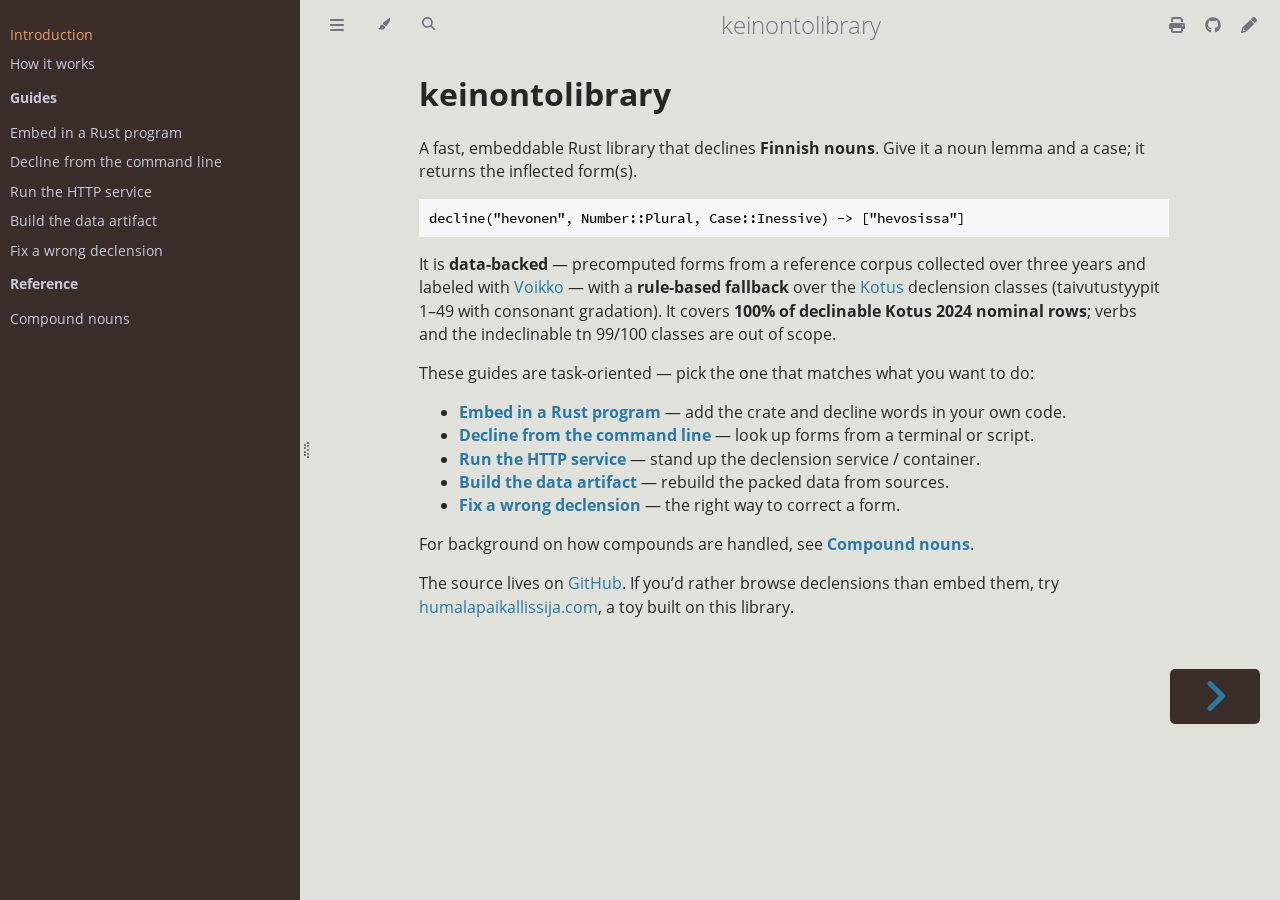
==== commit 25e3388a: "Publish site 2026-07-01T11:04:03Z" ====
--- a/guide/index.html
+++ b/guide/index.html
@@ -7,6 +7,7 @@
 
 
         <!-- Custom HTML head -->
+        <script defer data-site-id="a12f68fd-193f-44a9-b839-1a7c02876d1c" src="https://glyphex.io/tracker.js"></script>
 
         <meta name="description" content="Guides for keinontolibrary — a Rust library that declines Finnish nouns.">
         <meta name="viewport" content="width=device-width, initial-scale=1">
@@ -35,10 +36,10 @@
             const path_to_root = "";
             const default_light_theme = "rust";
             const default_dark_theme = "ayu";
-            window.path_to_searchindex_js = "searchindex-8285be42.js";
+            window.path_to_searchindex_js = "searchindex-e9732ece.js";
         </script>
         <!-- Start loading toc.js asap -->
-        <script src="toc-1e24a099.js"></script>
+        <script src="toc-b54f4d2a.js"></script>
     </head>
     <body>
     <div id="mdbook-help-container">
@@ -212,7 +213,7 @@
                     <nav class="nav-wrapper" aria-label="Page navigation">
                         <!-- Mobile navigation buttons -->
 
-                            <a rel="next prefetch" href="guides/embed-rust.html" class="mobile-nav-chapters next" title="Next chapter" aria-label="Next chapter" aria-keyshortcuts="Right">
+                            <a rel="next prefetch" href="how-it-works.html" class="mobile-nav-chapters next" title="Next chapter" aria-label="Next chapter" aria-keyshortcuts="Right">
                                 <span class=fa-svg><svg xmlns="http://www.w3.org/2000/svg" viewBox="0 0 320 512"><!--! Font Awesome Free 6.2.0 by @fontawesome - https://fontawesome.com License - https://fontawesome.com/license/free (Icons: CC BY 4.0, Fonts: SIL OFL 1.1, Code: MIT License) Copyright 2022 Fonticons, Inc. --><path d="M278.6 233.4c12.5 12.5 12.5 32.8 0 45.3l-160 160c-12.5 12.5-32.8 12.5-45.3 0s-12.5-32.8 0-45.3L210.7 256 73.4 118.6c-12.5-12.5-12.5-32.8 0-45.3s32.8-12.5 45.3 0l160 160z"/></svg></span>
                             </a>
 
@@ -223,7 +224,7 @@
 
             <nav class="nav-wide-wrapper" aria-label="Page navigation">
 
-                    <a rel="next prefetch" href="guides/embed-rust.html" class="nav-chapters next" title="Next chapter" aria-label="Next chapter" aria-keyshortcuts="Right">
+                    <a rel="next prefetch" href="how-it-works.html" class="nav-chapters next" title="Next chapter" aria-label="Next chapter" aria-keyshortcuts="Right">
                         <span class=fa-svg><svg xmlns="http://www.w3.org/2000/svg" viewBox="0 0 320 512"><!--! Font Awesome Free 6.2.0 by @fontawesome - https://fontawesome.com License - https://fontawesome.com/license/free (Icons: CC BY 4.0, Fonts: SIL OFL 1.1, Code: MIT License) Copyright 2022 Fonticons, Inc. --><path d="M278.6 233.4c12.5 12.5 12.5 32.8 0 45.3l-160 160c-12.5 12.5-32.8 12.5-45.3 0s-12.5-32.8 0-45.3L210.7 256 73.4 118.6c-12.5-12.5-12.5-32.8 0-45.3s32.8-12.5 45.3 0l160 160z"/></svg></span>
                     </a>
             </nav>
